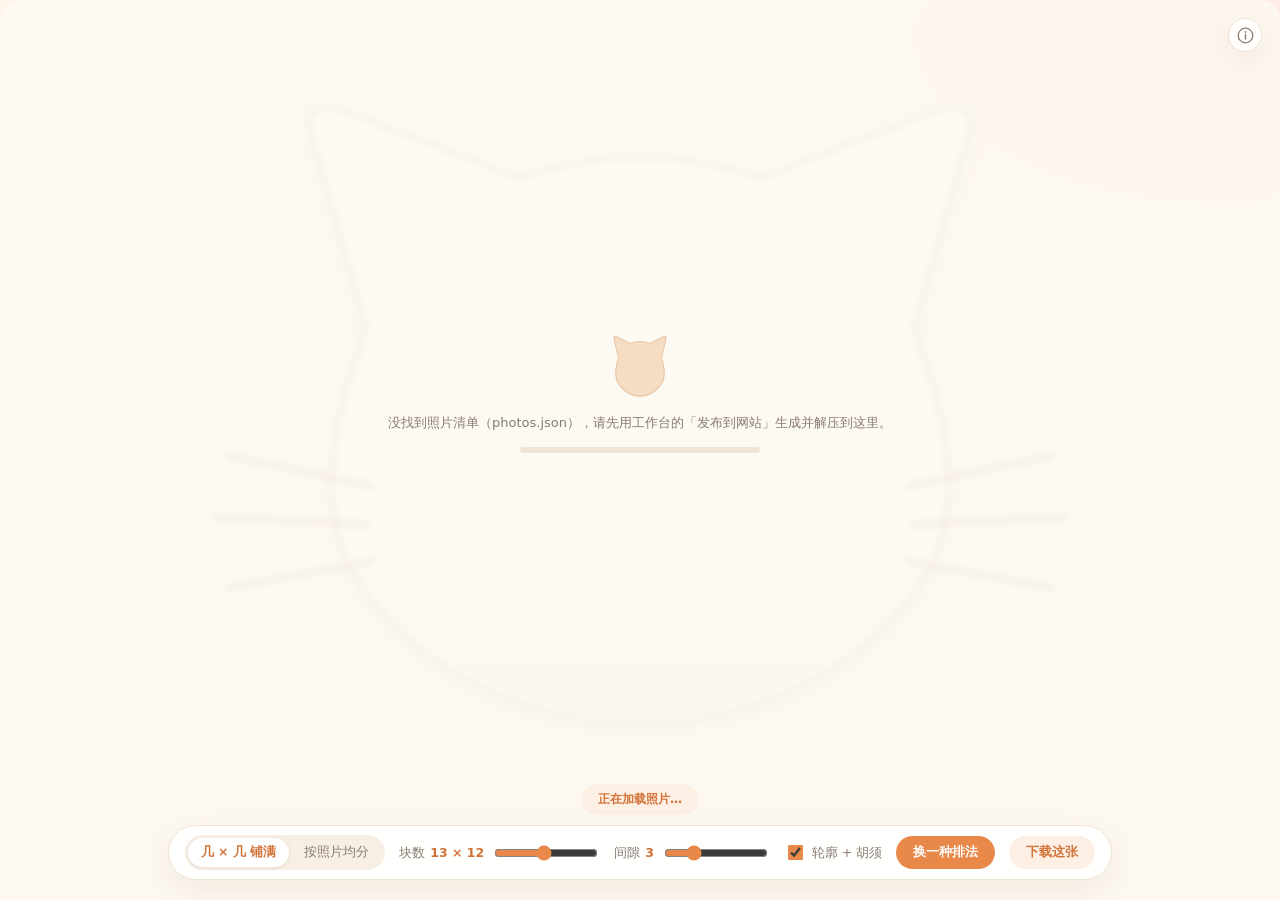
==== docs/index.html @ 174e13e6 "发布到 GitHub Pages：1) 工作台新增「发布到网站」按钮+面板，产出 docs/ 结构的 zip（meowtonians/ 成品图 + 拼贴缩略图 + photos.json 只含文件名和" ====
<!DOCTYPE html>
<html lang="zh-CN">
<head>
<meta charset="UTF-8">
<meta name="viewport" content="width=device-width, initial-scale=1.0, viewport-fit=cover">
<title>喵星人头像墙</title>
<meta name="description" content="每一只上门喂过的猫，都在这张大猫头里。">
<meta property="og:title" content="喵星人头像墙">
<meta property="og:description" content="每一只上门喂过的猫，都在这张大猫头里。">
<meta property="og:type" content="website">
<meta property="og:image" content="meowtonians/拼贴-大猫头.png">
<link rel="icon" href="data:image/svg+xml,<svg xmlns='http://www.w3.org/2000/svg' viewBox='0 0 1000 900'><path fill='%23E8894A' d='M500 872 C356 872 176 748 172 572 C169 498 190 418 208 352 L148 92 C143 74 158 58 176 66 L372 158 C414 140 456 131 500 131 C544 131 586 140 628 158 L824 66 C842 58 857 74 852 92 L792 352 C810 418 831 498 828 572 C824 748 644 872 500 872 Z'/></svg>">
<link rel="stylesheet" href="share.css">
</head>
<body>

<div class="overview" id="overview"></div>

<button class="info-btn" id="infoBtn" type="button" aria-pressed="true" title="只显示拼贴">
  <svg viewBox="0 0 24 24" aria-hidden="true"><circle cx="12" cy="12" r="9.2" fill="none" stroke="currentColor" stroke-width="1.6"/><circle cx="12" cy="7.6" r="1.15" fill="currentColor"/><path d="M12 10.6v6" stroke="currentColor" stroke-width="1.7" stroke-linecap="round"/></svg>
</button>

<main class="stage">
  <canvas id="mosaic" width="1400" height="1260" aria-label="由猫咪照片拼成的大猫头"></canvas>

  <div class="loading" id="loading">
    <svg class="load-cat" viewBox="0 0 1000 900" aria-hidden="true">
      <path d="M500 872 C356 872 176 748 172 572 C169 498 190 418 208 352 L148 92 C143 74 158 58 176 66 L372 158 C414 140 456 131 500 131 C544 131 586 140 628 158 L824 66 C842 58 857 74 852 92 L792 352 C810 418 831 498 828 572 C824 748 644 872 500 872 Z"/>
    </svg>
    <p id="loadTxt">正在铺满猫头…</p>
    <div class="load-track"><div class="load-bar" id="loadBar"></div></div>
  </div>
</main>

<footer class="foot">
  <p class="layout-note" id="layoutNote"></p>
  <div class="bar">
    <div class="seg-btns" id="modeSeg">
      <button type="button" data-mode="grid" class="on">几 × 几 铺满</button>
      <button type="button" data-mode="auto">按照片均分</button>
    </div>
    <label class="ctl" id="densityCtl">
      <span>块数<em id="densityVal">13 × 12</em></span>
      <input type="range" id="density" min="5" max="22" value="13">
    </label>
    <label class="ctl">
      <span>间隙<em id="gapVal">3</em></span>
      <input type="range" id="gap" min="0" max="12" value="3">
    </label>
    <label class="ctl switch">
      <input type="checkbox" id="whiskers" checked>
      <span>轮廓 + 胡须</span>
    </label>
    <button class="btn-primary" id="shuffle" type="button">换一种排法</button>
    <button class="btn-soft" id="download" type="button">下载这张</button>
  </div>
</footer>

<script src="share.js"></script>
</body>
</html>
---- docs/share.css ----
:root{
  --bg:#FDF8F1;
  --bg-2:#F7EFE4;
  --panel:#FFFFFF;
  --ink:#2F2A26;
  --ink-2:#8A7C70;
  --line:#EFE3D5;
  --accent:#E8894A;
  --accent-d:#D2733A;
  --accent-soft:#FDEFE3;
  --shadow:0 10px 30px rgba(130,96,62,.09);
}

*{box-sizing:border-box;}
html,body{margin:0;padding:0;}
body{
  background:
    radial-gradient(1100px 520px at 12% -8%, #FFF3E4 0%, rgba(255,243,228,0) 62%),
    radial-gradient(900px 480px at 96% 4%, #FDEBE4 0%, rgba(253,235,228,0) 60%),
    var(--bg);
  color:var(--ink);
  font-family:system-ui,-apple-system,"PingFang SC","Hiragino Sans GB","Microsoft YaHei",sans-serif;
  font-size:14px;line-height:1.55;min-height:100vh;min-height:100dvh;
  display:flex;flex-direction:column;
  -webkit-font-smoothing:antialiased;
}
button{font-family:inherit;font-size:14px;cursor:pointer;border:none;background:none;color:inherit;}
input{font-family:inherit;}

/* ---------- 舞台 ---------- */
.stage{
  flex:1;display:grid;place-items:center;position:relative;
  padding:26px 24px 6px;min-height:0;
}
.stage canvas{
  display:block;
  width:min(100%,940px);height:auto;
  max-height:calc(100dvh - 210px);
  border-radius:20px;
}

/* ---------- 加载中 ---------- */
.loading{
  position:absolute;inset:0;display:flex;flex-direction:column;align-items:center;justify-content:center;
  gap:14px;background:rgba(253,248,241,.86);backdrop-filter:blur(3px);
  border-radius:20px;transition:opacity .4s;padding:24px;
}
.loading.gone{opacity:0;pointer-events:none;}
.load-cat{width:74px;height:68px;fill:#F6DCC3;stroke:#E8C3A2;stroke-width:14;stroke-linejoin:round;
  animation:pulse 1.5s ease-in-out infinite;}
@keyframes pulse{0%,100%{transform:scale(1);opacity:.9;}50%{transform:scale(.92);opacity:.6;}}
.loading p{margin:0;font-size:13px;color:var(--ink-2);}
.load-track{width:min(240px,70vw);height:6px;border-radius:99px;background:#F1E4D5;overflow:hidden;}
.load-bar{height:100%;width:0;border-radius:99px;background:var(--accent);transition:width .25s;}

/* ---------- 角落总览 ---------- */
.overview{
  position:fixed;top:18px;right:62px;z-index:6;
  display:flex;align-items:center;gap:7px;
  background:rgba(255,255,255,.82);backdrop-filter:blur(8px);
  border:1px solid var(--line);border-radius:99px;padding:7px 15px 7px 12px;
  font-size:13px;color:var(--ink-2);box-shadow:var(--shadow);
  opacity:0;transform:translateY(-6px);transition:.3s;pointer-events:none;
}
.overview.ready{opacity:1;transform:none;}
.overview b{color:var(--accent-d);font-weight:700;}
.ov-paw{width:16px;height:16px;color:var(--accent);flex:none;}
.ov-when{color:#B7A99B;}
body.hide-overview .overview.ready{opacity:0;transform:translateY(-6px);}

.info-btn{
  position:fixed;top:18px;right:18px;z-index:7;
  width:34px;height:34px;border-radius:50%;
  background:rgba(255,255,255,.82);backdrop-filter:blur(8px);
  border:1px solid var(--line);color:var(--ink-2);
  display:grid;place-items:center;box-shadow:var(--shadow);transition:.16s;
}
.info-btn svg{width:19px;height:19px;}
.info-btn:hover{color:var(--accent-d);border-color:#EBD3BA;}
.info-btn[aria-pressed="false"]{color:#fff;background:var(--accent);border-color:var(--accent);}

/* ---------- 底部控制条 ---------- */
.foot{padding:0 20px calc(20px + env(safe-area-inset-bottom));display:flex;flex-direction:column;align-items:center;gap:10px;}
.layout-note{
  margin:0;font-size:12px;color:var(--ink-2);text-align:center;
  background:var(--accent-soft);color:var(--accent-d);font-weight:600;
  border-radius:99px;padding:6px 16px;max-width:100%;
}
.layout-note:empty{display:none;}
.bar{
  display:flex;align-items:center;justify-content:center;gap:14px;flex-wrap:wrap;
  background:rgba(255,255,255,.9);backdrop-filter:blur(10px);
  border:1px solid var(--line);border-radius:99px;
  padding:9px 16px;box-shadow:var(--shadow);max-width:min(100%,1000px);
}
.ctl{display:flex;align-items:center;gap:8px;font-size:12.5px;color:var(--ink-2);}
.ctl>span{display:flex;align-items:center;gap:5px;white-space:nowrap;}
.ctl em{font-style:normal;font-weight:600;color:var(--accent-d);}
.ctl input[type=range]{width:104px;accent-color:var(--accent);}
.ctl.switch{cursor:pointer;gap:6px;}
.ctl.switch input{width:15px;height:15px;accent-color:var(--accent);cursor:pointer;}
.seg-btns{display:flex;gap:2px;background:var(--bg-2);border-radius:99px;padding:3px;}
.seg-btns button{
  font-size:12.5px;color:var(--ink-2);padding:6px 13px;border-radius:99px;transition:.16s;white-space:nowrap;
}
.seg-btns button.on{background:#fff;color:var(--accent-d);font-weight:600;box-shadow:0 1px 4px rgba(130,96,62,.13);}
.btn-primary{
  background:var(--accent);color:#fff;font-weight:600;font-size:12.5px;
  padding:8px 17px;border-radius:99px;transition:.16s;white-space:nowrap;
}
.btn-primary:hover{background:var(--accent-d);}
.btn-soft{
  background:var(--accent-soft);color:var(--accent-d);font-weight:600;font-size:12.5px;
  padding:8px 17px;border-radius:99px;transition:.16s;white-space:nowrap;
}
.btn-soft:hover{background:#FBE2CD;}

/* ---------- 手机 ---------- */
@media (max-width:760px){
  .stage{padding:60px 12px 6px;}
  .stage canvas{max-height:calc(100dvh - 300px);border-radius:16px;}
  .overview{top:14px;right:56px;font-size:12px;padding:6px 12px 6px 10px;}
  .info-btn{top:14px;right:14px;}
  .bar{gap:10px;border-radius:22px;padding:10px 14px;width:100%;justify-content:space-between;}
  .ctl input[type=range]{width:78px;}
  .foot{padding:0 12px calc(14px + env(safe-area-inset-bottom));}
}
@media (max-width:420px){
  .bar{gap:8px;}
  .seg-btns button{padding:6px 10px;font-size:12px;}
  .btn-primary,.btn-soft{padding:7px 13px;font-size:12px;}
}
@media (prefers-reduced-motion: reduce){
  *{animation:none !important;transition:none !important;}
}
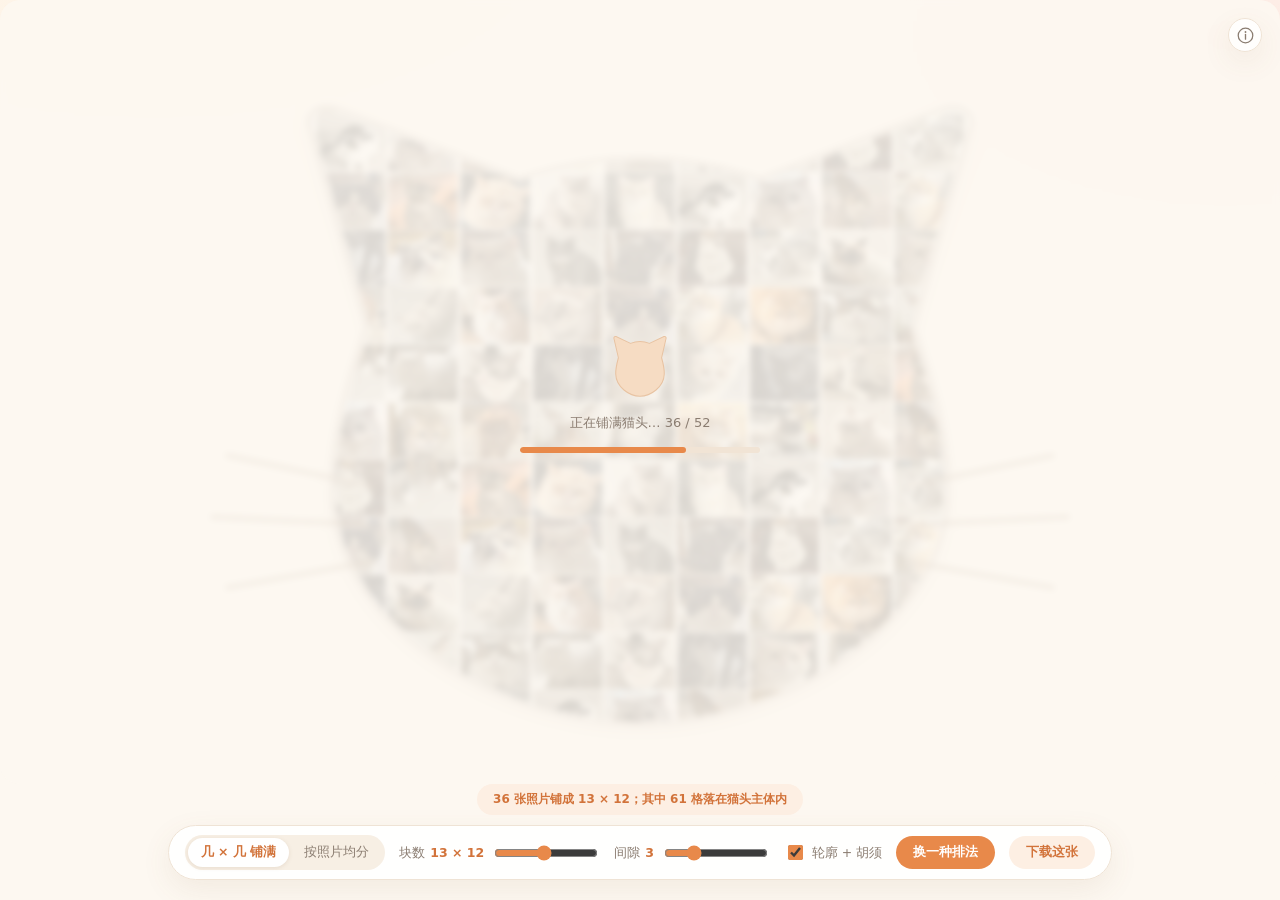
==== commit df25f7ff: "发布改进三连：1) 「发布到网站」按钮从左侧工具行移到页面右上角（顶栏统计卡旁，渐变主按钮，窄屏独占一行）；2) 发布不再打包 zip——改用 File System Access API 直接把成品" ====
--- a/docs/index.html
+++ b/docs/index.html
@@ -52,7 +52,7 @@
       <span>轮廓 + 胡须</span>
     </label>
     <button class="btn-primary" id="shuffle" type="button">换一种排法</button>
-    <button class="btn-soft" id="download" type="button">下载这张</button>
+    <button class="btn-soft" id="download" type="button" title="下载的整张图会带上 Theo 水印">下载这张</button>
   </div>
 </footer>
 
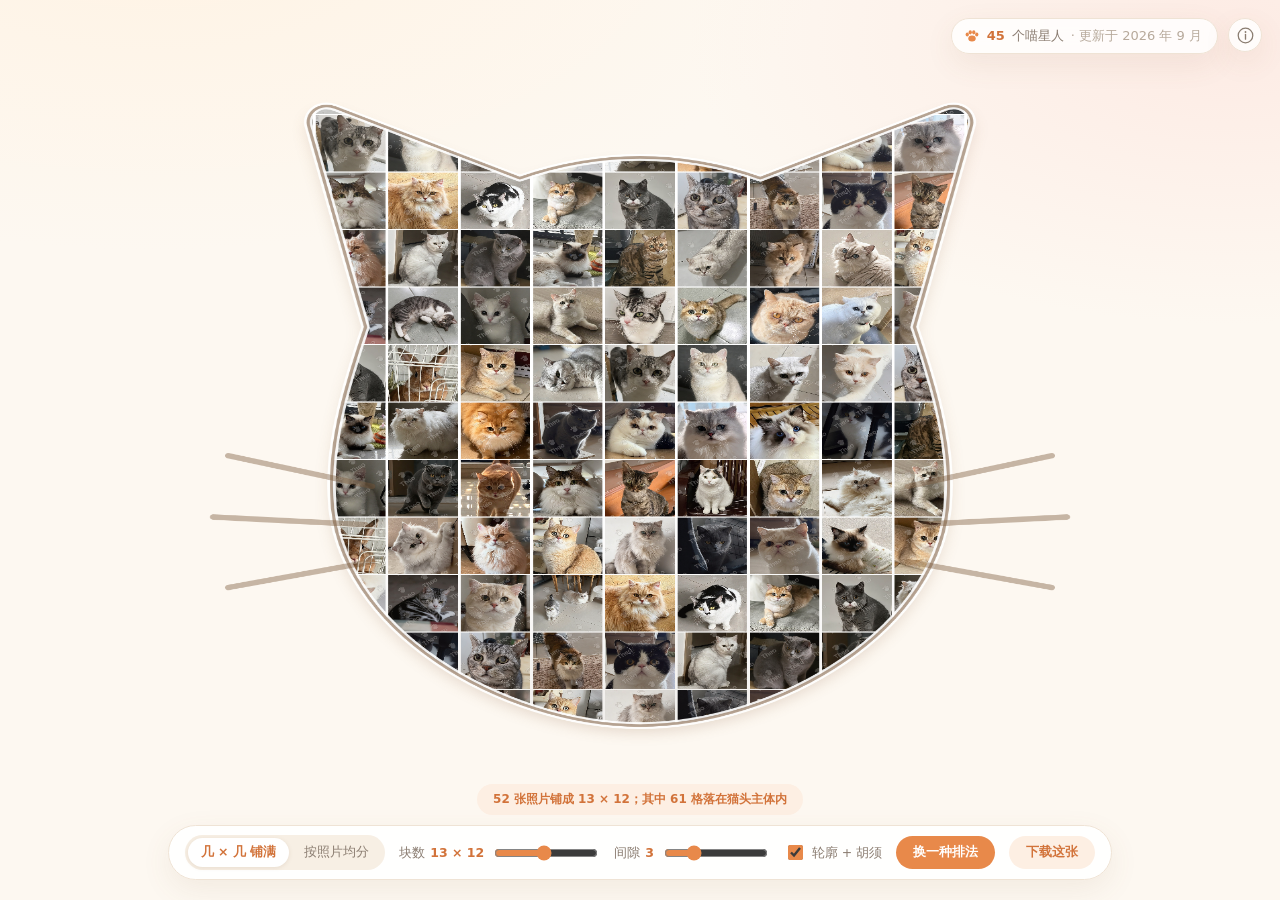
==== commit 74654e31: "叫法统一：全站「猫咪/只」改为「喵星人」。理念：这个网站的猫都是喵星人，更平等。涉及：标题/品牌（猫咪头像墙→喵星人头像墙）、统计卡量词（只猫咪→个喵星人）、访客页总览量词（45 只→45 个）、og" ====
--- a/docs/index.html
+++ b/docs/index.html
@@ -4,9 +4,9 @@
 <meta charset="UTF-8">
 <meta name="viewport" content="width=device-width, initial-scale=1.0, viewport-fit=cover">
 <title>喵星人头像墙</title>
-<meta name="description" content="每一只上门喂过的猫，都在这张大猫头里。">
+<meta name="description" content="每一位上门喂过的喵星人，都在这张大猫头里。">
 <meta property="og:title" content="喵星人头像墙">
-<meta property="og:description" content="每一只上门喂过的猫，都在这张大猫头里。">
+<meta property="og:description" content="每一位上门喂过的喵星人，都在这张大猫头里。">
 <meta property="og:type" content="website">
 <meta property="og:image" content="meowtonians/拼贴-大猫头.png">
 <link rel="icon" href="data:image/svg+xml,<svg xmlns='http://www.w3.org/2000/svg' viewBox='0 0 1000 900'><path fill='%23E8894A' d='M500 872 C356 872 176 748 172 572 C169 498 190 418 208 352 L148 92 C143 74 158 58 176 66 L372 158 C414 140 456 131 500 131 C544 131 586 140 628 158 L824 66 C842 58 857 74 852 92 L792 352 C810 418 831 498 828 572 C824 748 644 872 500 872 Z'/></svg>">
@@ -21,7 +21,7 @@
 </button>
 
 <main class="stage">
-  <canvas id="mosaic" width="1400" height="1260" aria-label="由猫咪照片拼成的大猫头"></canvas>
+  <canvas id="mosaic" width="1400" height="1260" aria-label="由喵星人照片拼成的大猫头"></canvas>
 
   <div class="loading" id="loading">
     <svg class="load-cat" viewBox="0 0 1000 900" aria-hidden="true">
--- a/docs/share.css
+++ b/docs/share.css
@@ -37,6 +37,9 @@
   width:min(100%,940px);height:auto;
   max-height:calc(100dvh - 210px);
   border-radius:20px;
+  /* 拦掉手机长按的「存储图像」原生菜单，长按改由 share.js 接管（存出来带水印） */
+  -webkit-touch-callout:none;
+  -webkit-user-select:none;user-select:none;
 }
 
 /* ---------- 加载中 ---------- */
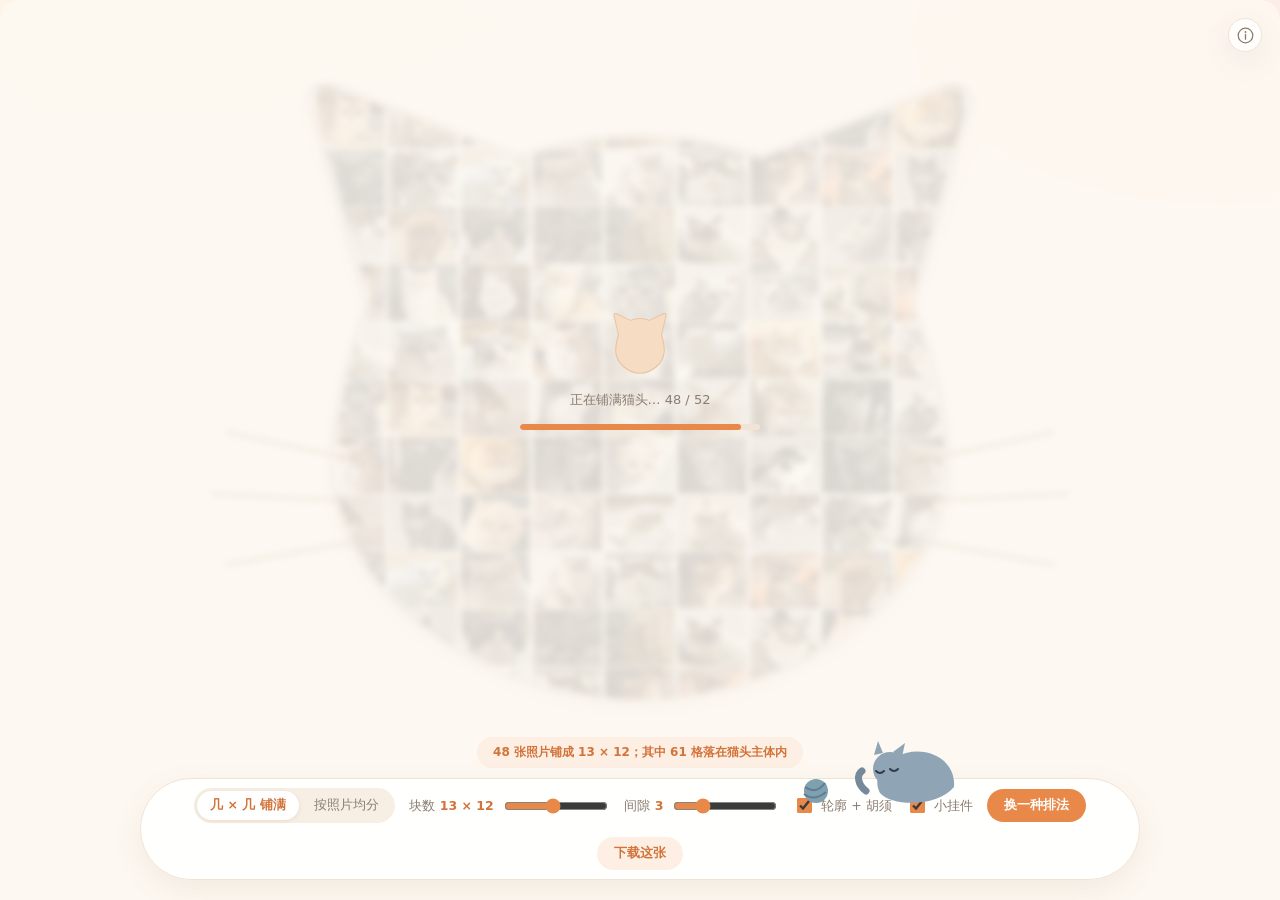
==== commit dbbe00a2: "访客页小挂件：脚印小径 + 溜达的小猫 + 角落氛围组（呼吸睡猫/滚动毛线球/Zzz/偶发脚印）。每次加载随机组合与节奏（脚印路径/方向/斜率随机、小猫方向与 11~17s 速度随机、角落四选一可镜像" ====
--- a/docs/index.html
+++ b/docs/index.html
@@ -51,11 +51,16 @@
       <input type="checkbox" id="whiskers" checked>
       <span>轮廓 + 胡须</span>
     </label>
+    <label class="ctl switch" title="页面上的脚印、溜达的小猫等氛围挂件">
+      <input type="checkbox" id="widgetToggle" checked>
+      <span>小挂件</span>
+    </label>
     <button class="btn-primary" id="shuffle" type="button">换一种排法</button>
     <button class="btn-soft" id="download" type="button" title="下载的整张图会带上 Theo 水印">下载这张</button>
   </div>
 </footer>
 
 <script src="share.js"></script>
+<script src="widgets.js" defer></script>
 </body>
 </html>
--- a/docs/share.css
+++ b/docs/share.css
@@ -136,3 +136,31 @@
 @media (prefers-reduced-motion: reduce){
   *{animation:none !important;transition:none !important;}
 }
+
+/* ---------- 小挂件层（脚印 / 溜达小猫 / 角落氛围组） ---------- */
+#widgetLayer{
+  position:fixed;inset:0;pointer-events:none;overflow:hidden;z-index:2;
+}
+#widgetLayer.off{display:none;}
+.wtrail,.wwalker,.wcorner{position:absolute;}
+.wtrail{inset:0;}
+.wprint{opacity:0;animation:wprint 6.8s ease-in-out infinite;}
+@keyframes wprint{0%{opacity:0}12%{opacity:.5}50%{opacity:.35}78%{opacity:0}100%{opacity:0}}
+.wwalker{left:0;right:0;bottom:var(--wbottom,6px);animation:wwalk var(--wdur,13s) linear infinite;}
+.wwalker.wrev{animation-name:wwalk-rev;}
+@keyframes wwalk{from{transform:translateX(-200px)}to{transform:translateX(100vw)}}
+@keyframes wwalk-rev{from{transform:translateX(100vw)}to{transform:translateX(-200px)}}
+.wleg{transform-box:fill-box;transform-origin:top center;animation:wswing .48s ease-in-out infinite alternate;}
+.wleg.wb{animation-delay:.24s;}
+@keyframes wswing{from{transform:rotate(17deg)}to{transform:rotate(-17deg)}}
+.wbob{animation:wup .5s ease-in-out infinite alternate;}
+@keyframes wup{from{transform:translateY(0)}to{transform:translateY(-2.5px)}}
+.wtail{transform-box:fill-box;transform-origin:bottom right;animation:wtail 1.4s ease-in-out infinite alternate;}
+@keyframes wtail{from{transform:rotate(-7deg)}to{transform:rotate(9deg)}}
+.wbreathe{transform-box:fill-box;transform-origin:bottom center;animation:wbreathe 3.2s ease-in-out infinite alternate;}
+@keyframes wbreathe{from{transform:scaleY(1)}to{transform:scaleY(1.045)}}
+.wyarn{animation:wyarn 6s ease-in-out infinite alternate;}
+@keyframes wyarn{from{transform:translate(0,0) rotate(0deg)}to{transform:translate(30px,-10px) rotate(150deg)}}
+.wz{opacity:0;animation:wz 4.5s ease-out infinite;}
+.wz2{animation-delay:1.5s;}.wz3{animation-delay:3s;}
+@keyframes wz{0%{opacity:0;transform:translateY(6px)}25%{opacity:.75}70%{opacity:.3;transform:translateY(-14px)}100%{opacity:0;transform:translateY(-22px)}}
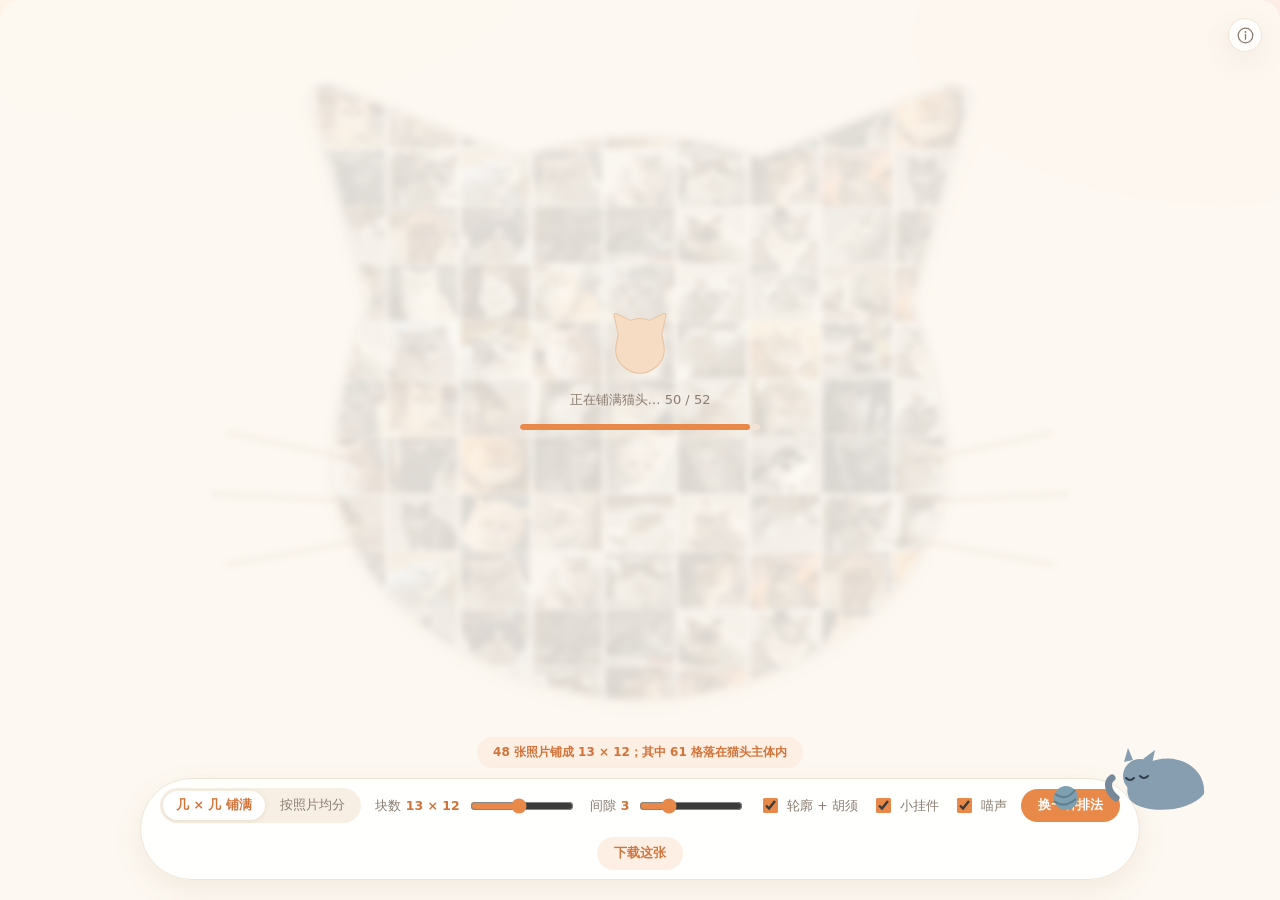
==== commit 3e82a49a: "访客页新玩法「摸摸猫」：轻点大猫头，点击处冒出一只猫爪 + 三颗爱心（随机漂移/旋转/大小的 SVG 粒子，动画结束自动清理）。控制条新增「喵声」开关（默认开、localStorage 记忆），猫叫用" ====
--- a/docs/index.html
+++ b/docs/index.html
@@ -55,11 +55,17 @@
       <input type="checkbox" id="widgetToggle" checked>
       <span>小挂件</span>
     </label>
+    <label class="ctl switch" title="摸猫的时候会喵一声（点一下大猫头试试）">
+      <input type="checkbox" id="meow" checked>
+      <span>喵声</span>
+    </label>
     <button class="btn-primary" id="shuffle" type="button">换一种排法</button>
     <button class="btn-soft" id="download" type="button" title="下载的整张图会带上 Theo 水印">下载这张</button>
   </div>
 </footer>
 
+<div id="petLayer" aria-hidden="true"></div>
+
 <script src="share.js"></script>
 <script src="widgets.js" defer></script>
 </body>
--- a/docs/share.css
+++ b/docs/share.css
@@ -140,13 +140,19 @@
 /* ---------- 小挂件层（脚印 / 溜达小猫 / 角落氛围组） ---------- */
 #widgetLayer{
   position:fixed;inset:0;pointer-events:none;overflow:hidden;z-index:2;
+  --wclear:0px;   /* 底部避让高度：给底部控制条让位，手机端加大 */
 }
 #widgetLayer.off{display:none;}
 .wtrail,.wwalker,.wcorner{position:absolute;}
 .wtrail{inset:0;}
+.wcorner{width:250px;height:170px;}
+.wc-bl{left:18px;bottom:calc(64px + var(--wclear,0px));}
+.wc-br{right:18px;bottom:calc(64px + var(--wclear,0px));}
+.wc-tl{left:18px;top:14px;}
+.wc-tr{right:18px;top:14px;}
 .wprint{opacity:0;animation:wprint 6.8s ease-in-out infinite;}
 @keyframes wprint{0%{opacity:0}12%{opacity:.5}50%{opacity:.35}78%{opacity:0}100%{opacity:0}}
-.wwalker{left:0;right:0;bottom:var(--wbottom,6px);animation:wwalk var(--wdur,13s) linear infinite;}
+.wwalker{left:0;right:0;bottom:calc(var(--wbottom,6px) + var(--wclear,0px));animation:wwalk var(--wdur,13s) linear infinite;}
 .wwalker.wrev{animation-name:wwalk-rev;}
 @keyframes wwalk{from{transform:translateX(-200px)}to{transform:translateX(100vw)}}
 @keyframes wwalk-rev{from{transform:translateX(100vw)}to{transform:translateX(-200px)}}
@@ -164,3 +170,24 @@
 .wz{opacity:0;animation:wz 4.5s ease-out infinite;}
 .wz2{animation-delay:1.5s;}.wz3{animation-delay:3s;}
 @keyframes wz{0%{opacity:0;transform:translateY(6px)}25%{opacity:.75}70%{opacity:.3;transform:translateY(-14px)}100%{opacity:0;transform:translateY(-22px)}}
+
+/* 手机上控制条更高（换行 + 安全区），挂件整体抬到它上面 —— 必须写在基础规则后面才能盖过 --wclear:0px */
+@media (max-width:760px){
+  #widgetLayer{--wclear:118px;}
+}
+@media (max-width:420px){
+  #widgetLayer{--wclear:150px;}
+}
+
+/* ---------- 摸摸猫：点击冒出的猫爪 + 爱心 ---------- */
+#petLayer{position:fixed;inset:0;pointer-events:none;overflow:hidden;z-index:6;}
+.pet{
+  position:absolute;pointer-events:none;opacity:0;
+  animation:petup .95s cubic-bezier(.22,.9,.35,1) forwards;
+  filter:drop-shadow(0 2px 3px rgba(90,60,30,.25));
+}
+@keyframes petup{
+  0%{opacity:0;transform:translate(-50%,-50%) scale(.3) rotate(var(--r,0deg));}
+  16%{opacity:1;}
+  100%{opacity:0;transform:translate(calc(-50% + var(--dx,0px)),calc(-50% - 78px)) scale(var(--s,1)) rotate(0deg);}
+}
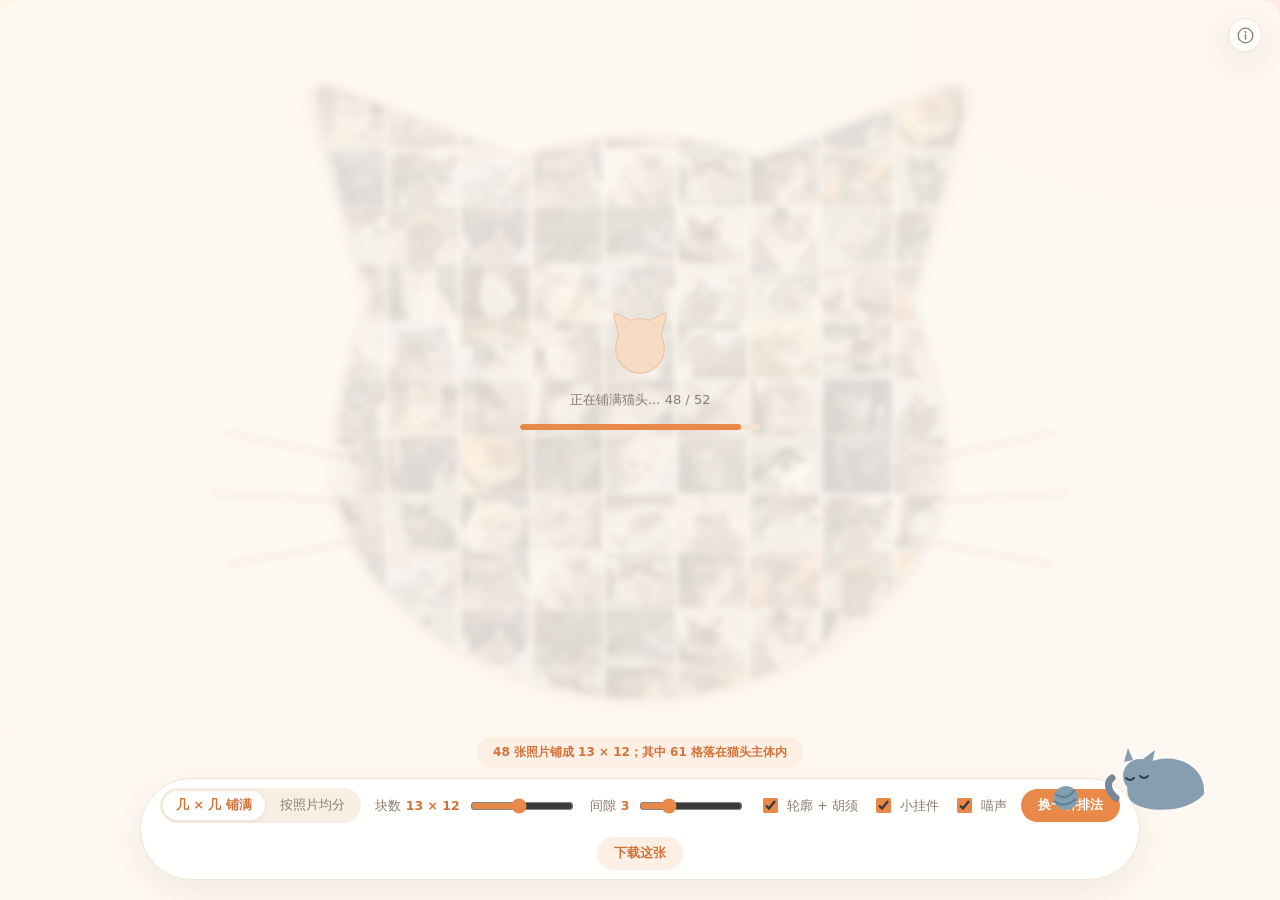
==== commit 20455fb9: "新增目标进度功能：设定年度认识喵星人目标，拼贴/统计卡/访客页三处联动。统计口径=认识的喵星人数（名字去重、同户同名合并、合照不算、未命名合并1位，catRoster 统一实现，与统计卡口径一致）；目" ====
--- a/docs/index.html
+++ b/docs/index.html
@@ -15,6 +15,10 @@
 <body>
 
 <div class="overview" id="overview"></div>
+<div class="goalbar" id="goalBar" hidden>
+  <span class="gb-txt" id="goalTxt"></span>
+  <span class="gb-track"><span class="gb-fill" id="goalFill"></span></span>
+</div>
 
 <button class="info-btn" id="infoBtn" type="button" aria-pressed="true" title="只显示拼贴">
   <svg viewBox="0 0 24 24" aria-hidden="true"><circle cx="12" cy="12" r="9.2" fill="none" stroke="currentColor" stroke-width="1.6"/><circle cx="12" cy="7.6" r="1.15" fill="currentColor"/><path d="M12 10.6v6" stroke="currentColor" stroke-width="1.7" stroke-linecap="round"/></svg>
--- a/docs/share.css
+++ b/docs/share.css
@@ -191,3 +191,14 @@
   16%{opacity:1;}
   100%{opacity:0;transform:translate(calc(-50% + var(--dx,0px)),calc(-50% - 78px)) scale(var(--s,1)) rotate(0deg);}
 }
+
+/* 目标进度条（photos.json 里有 goal 字段才显示） */
+.goalbar{max-width:640px;margin:10px auto 0;padding:0 18px;text-align:left;}
+.gb-txt{font-size:12.5px;color:#8A7666;}
+.gb-txt b{color:#6B4F35;}
+.gb-track{display:block;height:10px;border-radius:5px;background:#EADFD2;margin-top:7px;overflow:hidden;}
+.gb-fill{display:block;height:100%;width:0;border-radius:5px;background:linear-gradient(90deg,#F0A26B,#E2762F);transition:width .6s;}
+.goalbar{max-width:520px;margin-top:52px;position:relative;z-index:5;}
+@media (max-width:760px){
+  .goalbar{margin-top:88px;}
+}
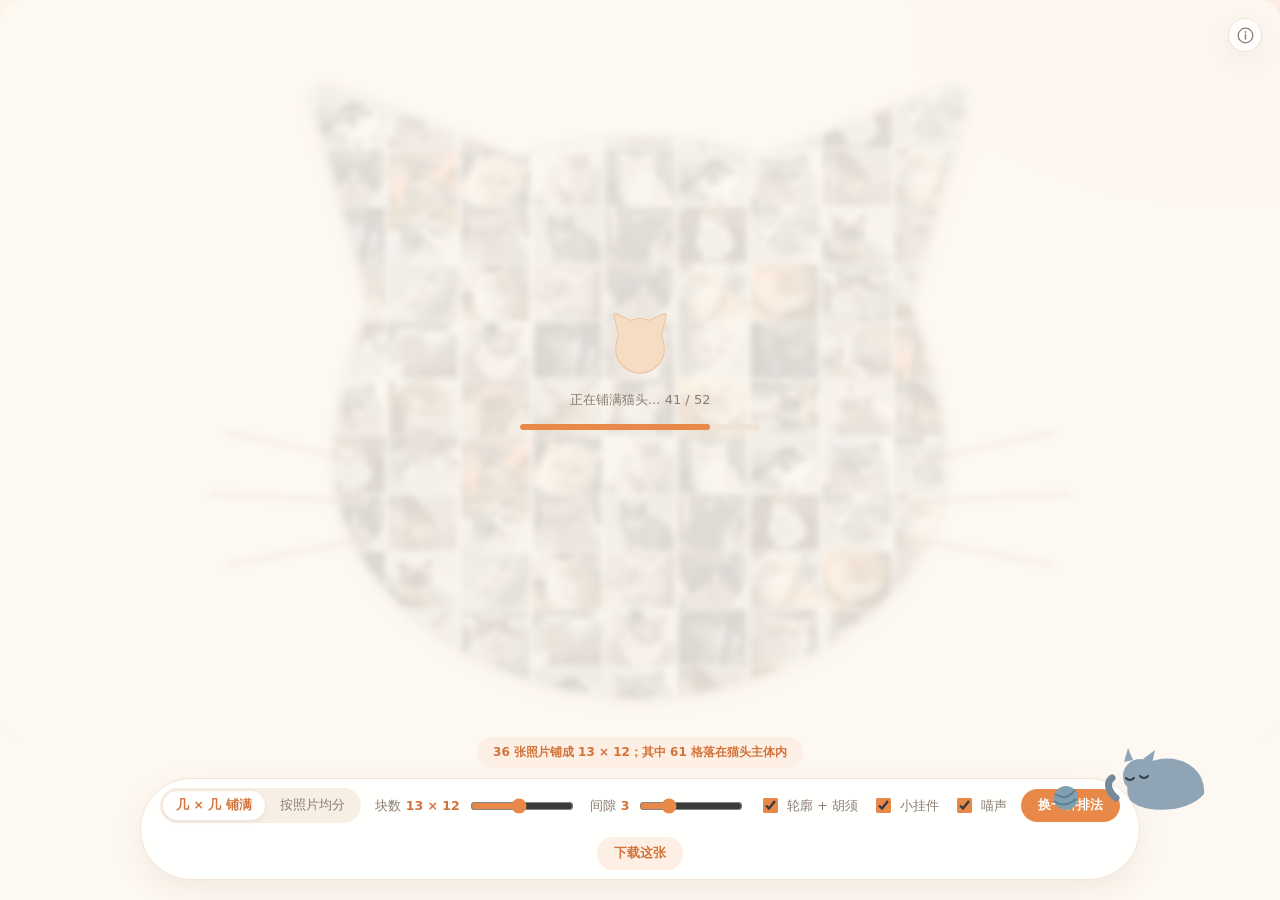
==== commit 91a08415: "访客页支持木牌相框 + 发布入口整理：发布 toast 恢复「打开访客页」跳转、顶栏新增常驻按钮 1) 访客页相框： - docs/share.js 引入与工作台一致的相框几何（BG_MAP/BG_H" ====
--- a/docs/index.html
+++ b/docs/index.html
@@ -51,9 +51,13 @@
       <span>间隙<em id="gapVal">3</em></span>
       <input type="range" id="gap" min="0" max="12" value="3">
     </label>
-    <label class="ctl switch">
+    <label class="ctl switch" id="whiskersCtl">
       <input type="checkbox" id="whiskers" checked>
       <span>轮廓 + 胡须</span>
+    </label>
+    <label class="ctl switch" id="bgFrameCtl" hidden title="换成木牌相框：照片拼进相框中间的圆窗里">
+      <input type="checkbox" id="bgFrame" checked>
+      <span>木牌相框</span>
     </label>
     <label class="ctl switch" title="页面上的脚印、溜达的小猫等氛围挂件">
       <input type="checkbox" id="widgetToggle" checked>
--- a/docs/share.css
+++ b/docs/share.css
@@ -102,6 +102,11 @@
 .ctl input[type=range]{width:104px;accent-color:var(--accent);}
 .ctl.switch{cursor:pointer;gap:6px;}
 .ctl.switch input{width:15px;height:15px;accent-color:var(--accent);cursor:pointer;}
+/* .ctl 是 flex，不写这条 hidden 属性会失效（同工作台 .ctl[hidden] 的坑） */
+.ctl[hidden]{display:none;}
+/* 相框模式下图自带描边，「轮廓 + 胡须」不起作用：置灰但留在原位，底栏不跳 */
+.ctl.is-idle{opacity:.45;}
+.ctl.is-idle input{cursor:not-allowed;}
 .seg-btns{display:flex;gap:2px;background:var(--bg-2);border-radius:99px;padding:3px;}
 .seg-btns button{
   font-size:12.5px;color:var(--ink-2);padding:6px 13px;border-radius:99px;transition:.16s;white-space:nowrap;
